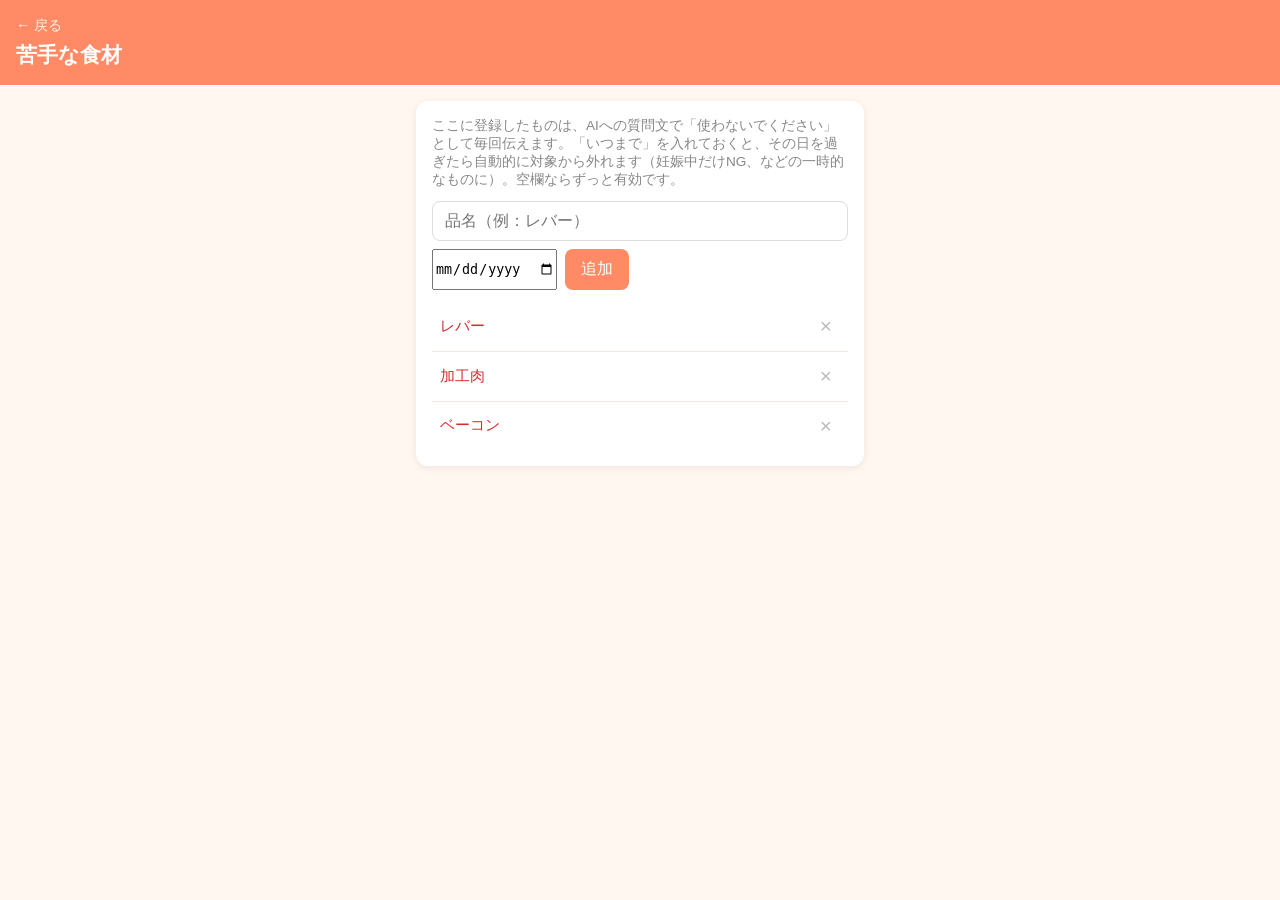
==== dislikes.html @ 906bcf3c "Move disliked-ingredients to its own page, add expiry, exclude bacon - 苦手な食材 moves off the main page" ====
<!DOCTYPE html>
<html lang="ja">
<head>
<meta charset="UTF-8">
<meta name="viewport" content="width=device-width, initial-scale=1, viewport-fit=cover">
<title>苦手な食材 - 献立アプリ</title>
<meta name="theme-color" content="#ff8a65">
<link rel="manifest" href="manifest.json">
<link rel="apple-touch-icon" href="icons/icon-192.png">
<meta name="apple-mobile-web-app-capable" content="yes">
<meta name="apple-mobile-web-app-status-bar-style" content="black-translucent">
<link rel="stylesheet" href="css/style.css">
</head>
<body>
<header class="app-header">
  <a href="index.html" class="back-link">← 戻る</a>
  <h1>苦手な食材</h1>
</header>

<main>
  <section class="card">
    <p class="section-note">ここに登録したものは、AIへの質問文で「使わないでください」として毎回伝えます。「いつまで」を入れておくと、その日を過ぎたら自動的に対象から外れます（妊娠中だけNG、などの一時的なものに）。空欄ならずっと有効です。</p>
    <form id="dislike-form" class="stock-form">
      <input type="text" id="dislike-name-input" placeholder="品名（例：レバー）" autocomplete="off" required>
      <div class="stock-form-row">
        <input type="date" id="dislike-until-input" aria-label="いつまで（任意）">
        <button type="submit">追加</button>
      </div>
    </form>
    <ul id="dislike-list" class="pantry-list"></ul>
    <p id="dislike-empty-message" class="empty-message">まだ登録されていません。</p>
  </section>
</main>

<script src="js/dislikes.js"></script>
</body>
</html>
---- css/style.css ----
* {
  box-sizing: border-box;
}

body {
  margin: 0;
  font-family: "Hiragino Sans", "Hiragino Kaku Gothic ProN", "Yu Gothic", sans-serif;
  background: #fff7f0;
  color: #333;
  padding-bottom: env(safe-area-inset-bottom);
}

.app-header {
  background: #ff8a65;
  color: white;
  padding: 16px env(safe-area-inset-right) 16px calc(16px + env(safe-area-inset-left));
  padding-top: calc(16px + env(safe-area-inset-top));
}

.app-header h1 {
  margin: 0;
  font-size: 1.3rem;
}

.back-link {
  display: inline-block;
  color: white;
  text-decoration: none;
  font-size: 0.9rem;
  margin-bottom: 6px;
  opacity: 0.9;
}

.nav-link-btn {
  display: block;
  text-align: center;
  margin-top: 16px;
  padding: 10px;
  font-size: 0.9rem;
  color: #ff7043;
  text-decoration: none;
  border: 1px solid #ffccbc;
  border-radius: 8px;
}

.nav-link-btn:active {
  background: #fff0e8;
}

main {
  padding: 16px;
  max-width: 480px;
  margin: 0 auto;
}

.card {
  background: white;
  border-radius: 12px;
  padding: 16px;
  box-shadow: 0 2px 8px rgba(0, 0, 0, 0.08);
}

.card h2 {
  margin: 0 0 12px;
  font-size: 1.1rem;
}

.add-form {
  display: flex;
  gap: 8px;
  margin-bottom: 12px;
}

.add-form input {
  flex: 1;
  padding: 10px 12px;
  font-size: 1rem;
  border: 1px solid #ddd;
  border-radius: 8px;
}

.add-form button {
  padding: 10px 16px;
  font-size: 1rem;
  background: #ff8a65;
  color: white;
  border: none;
  border-radius: 8px;
  cursor: pointer;
}

.add-form button:active {
  background: #ff7043;
}

.wish-list {
  list-style: none;
  margin: 0;
  padding: 0;
}

.wish-list li {
  display: flex;
  align-items: center;
  justify-content: space-between;
  padding: 12px 8px;
  border-bottom: 1px solid #f0e8e0;
}

.wish-list li:last-child {
  border-bottom: none;
}

.wish-text {
  font-size: 1rem;
  word-break: break-all;
}

.delete-btn {
  border: none;
  background: none;
  color: #bbb;
  font-size: 1.3rem;
  line-height: 1;
  padding: 4px 8px;
  cursor: pointer;
}

.delete-btn:active {
  color: #ff5252;
}

.empty-message {
  color: #999;
  text-align: center;
  padding: 16px 0;
  margin: 0;
  display: none;
}

main .card + .card {
  margin-top: 16px;
}

.section-note {
  margin: 0 0 12px;
  font-size: 0.85rem;
  color: #888;
}

.period-controls {
  display: flex;
  align-items: center;
  gap: 8px;
  margin-bottom: 12px;
}

.period-controls input[type="date"] {
  flex: 1;
  padding: 8px;
  font-size: 0.9rem;
  border: 1px solid #ddd;
  border-radius: 8px;
  min-width: 0;
}

.period-tilde {
  color: #999;
  flex-shrink: 0;
}

.period-nav {
  display: flex;
  gap: 8px;
  margin-bottom: 12px;
}

.period-nav button {
  flex: 1;
  padding: 8px 10px;
  font-size: 0.85rem;
  background: white;
  color: #ff7043;
  border: 1px solid #ffccbc;
  border-radius: 8px;
  cursor: pointer;
}

.period-nav button:active {
  background: #fff0e8;
}

.side-dish-title {
  margin-top: 16px;
}

.stock-form {
  margin-bottom: 12px;
}

.stock-form input[type="text"] {
  width: 100%;
  padding: 10px 12px;
  font-size: 1rem;
  border: 1px solid #ddd;
  border-radius: 8px;
  margin-bottom: 8px;
}

.stock-form-row {
  display: flex;
  gap: 8px;
}

.stock-form-row input {
  margin-bottom: 0;
}

.stock-form-row button {
  padding: 10px 16px;
  font-size: 1rem;
  background: #ff8a65;
  color: white;
  border: none;
  border-radius: 8px;
  cursor: pointer;
  flex-shrink: 0;
}

.stock-form-row button:active {
  background: #ff7043;
}

.budget-estimate {
  margin: 0 0 12px;
  font-size: 1rem;
  font-weight: bold;
  color: #ff7043;
}

.week-list {
  list-style: none;
  margin: 0;
  padding: 0;
}

.week-list li {
  padding: 10px 0;
  border-bottom: 1px solid #f0e8e0;
}

.week-list li:last-child {
  border-bottom: none;
}

.week-list li.is-today .day-label {
  color: #ff7043;
}

.day-label {
  display: block;
  font-size: 0.9rem;
  font-weight: bold;
  margin-bottom: 6px;
  color: #555;
}

.status-group {
  display: flex;
  gap: 6px;
}

.status-btn {
  flex: 1;
  padding: 10px 4px;
  font-size: 0.85rem;
  border: 1px solid #ddd;
  background: white;
  color: #666;
  border-radius: 8px;
  cursor: pointer;
}

.status-btn.is-selected[data-status="with"] {
  background: #ff8a65;
  border-color: #ff8a65;
  color: white;
}

.status-btn.is-selected[data-status="without"] {
  background: #ffc078;
  border-color: #ffc078;
  color: white;
}

.status-btn.is-selected[data-status="none"] {
  background: #adb5bd;
  border-color: #adb5bd;
  color: white;
}

.ai-step {
  margin-bottom: 16px;
}

.ai-step-title {
  margin: 0 0 8px;
  font-size: 0.9rem;
  font-weight: bold;
  color: #555;
}

.ai-step button {
  padding: 10px 16px;
  font-size: 0.95rem;
  background: #ff8a65;
  color: white;
  border: none;
  border-radius: 8px;
  cursor: pointer;
}

.ai-step button:active {
  background: #ff7043;
}

.ai-textarea {
  width: 100%;
  padding: 10px 12px;
  font-size: 0.9rem;
  border: 1px solid #ddd;
  border-radius: 8px;
  margin-bottom: 8px;
  font-family: inherit;
  resize: vertical;
}

.copy-status,
.load-status {
  margin: 8px 0 0;
  font-size: 0.85rem;
  color: #2e7d32;
  min-height: 1.2em;
}

.copy-status.is-error,
.load-status.is-error {
  color: #d32f2f;
}

.menu-list {
  list-style: none;
  margin: 16px 0 0;
  padding: 0;
}

.menu-list li {
  padding: 10px 0;
  border-bottom: 1px solid #f0e8e0;
}

.menu-list li:last-child {
  border-bottom: none;
}

.menu-date {
  display: block;
  font-size: 0.85rem;
  font-weight: bold;
  color: #ff7043;
  margin-bottom: 2px;
}

.menu-dish-btn {
  display: block;
  width: 100%;
  text-align: left;
  font-size: 1rem;
  margin-bottom: 2px;
  padding: 4px 6px;
  margin-left: -6px;
  border: none;
  background: none;
  color: #333;
  font-family: inherit;
  border-radius: 6px;
  cursor: pointer;
}

.menu-dish-btn:active {
  background: #fff0e8;
}

.menu-dish-input {
  display: block;
  width: 100%;
  font-size: 1rem;
  padding: 6px;
  margin: 0 0 2px -6px;
  border: 1px solid #ff8a65;
  border-radius: 6px;
  font-family: inherit;
}

.menu-note {
  display: block;
  font-size: 0.8rem;
  color: #999;
}

.menu-veg-label {
  display: block;
  font-size: 0.8rem;
  color: #bbb;
  margin-top: 2px;
}

.menu-veg-input {
  display: block;
  width: 100%;
  font-size: 0.85rem;
  padding: 6px;
  margin: 4px 0 2px -6px;
  border: 1px solid #ddd;
  border-radius: 6px;
  font-family: inherit;
  resize: vertical;
}

.shopping-list {
  list-style: none;
  margin: 0;
  padding: 0;
}

.shopping-category {
  font-size: 0.8rem;
  font-weight: bold;
  color: #ff7043;
  padding: 14px 0 4px;
  border-bottom: none;
}

.shopping-category:first-child {
  padding-top: 0;
}

.shopping-item {
  display: flex;
  align-items: flex-start;
  gap: 10px;
  padding: 10px 0;
  border-bottom: 1px solid #f0e8e0;
}

.shopping-item:last-child {
  border-bottom: none;
}

.shopping-checkbox {
  width: 22px;
  height: 22px;
  margin-top: 2px;
  flex-shrink: 0;
  accent-color: #ff8a65;
}

.shopping-text {
  flex: 1;
}

.shopping-name {
  display: block;
  font-size: 1rem;
  font-weight: bold;
}

.shopping-detail {
  display: block;
  font-size: 0.8rem;
  color: #888;
}

.shopping-item.is-checked .shopping-name,
.shopping-item.is-checked .shopping-detail {
  color: #bbb;
  text-decoration: line-through;
}

.pantry-list {
  list-style: none;
  margin: 0;
  padding: 0;
}

.pantry-list li {
  display: flex;
  align-items: center;
  gap: 10px;
  padding: 10px 8px;
  border-bottom: 1px solid #f0e8e0;
}

.pantry-list li:last-child {
  border-bottom: none;
}

.pantry-checkbox {
  width: 20px;
  height: 20px;
  flex-shrink: 0;
  accent-color: #ff8a65;
}

.pantry-name {
  flex: 1;
  font-size: 0.95rem;
}

.pantry-list li:not(.has-it) .pantry-name {
  color: #d32f2f;
}

.pantry-list li.is-expired .pantry-name {
  color: #bbb;
}
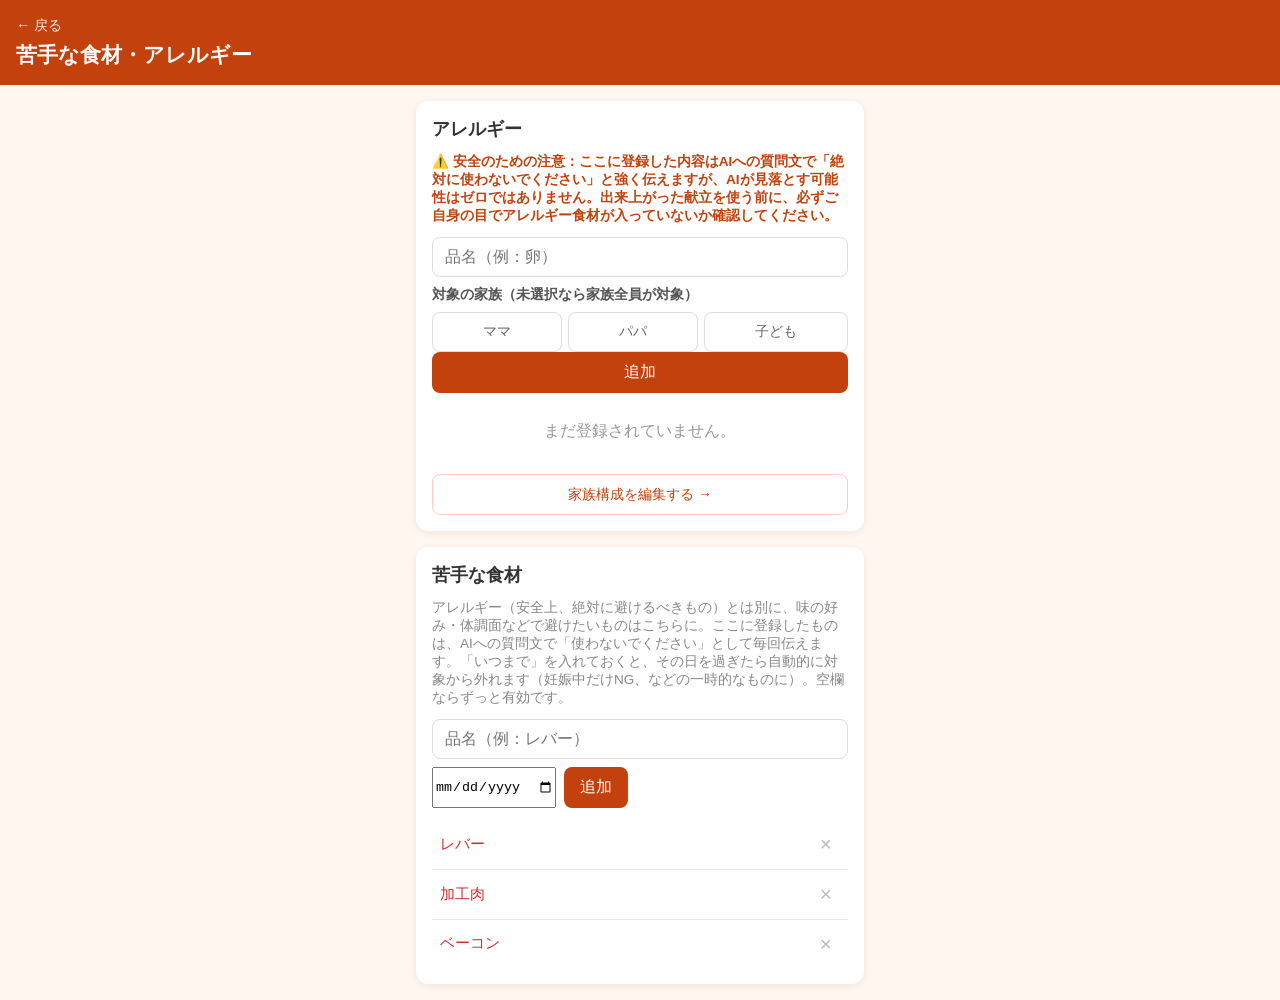
==== commit 83720a88: "アレルギー機能・データバックアップ・AI読み込みの堅牢化・配色改善を追加 - アレルギーを苦手な食材とは別枠で管理できるようにし、対象の家族を選択可能に（苦手な食材ページに統合、安全確認の注意書き付き" ====
--- a/dislikes.html
+++ b/dislikes.html
@@ -4,7 +4,7 @@
 <meta charset="UTF-8">
 <meta name="viewport" content="width=device-width, initial-scale=1, viewport-fit=cover">
 <title>苦手な食材 - 献立アプリ</title>
-<meta name="theme-color" content="#ff8a65">
+<meta name="theme-color" content="#c2410c">
 <link rel="manifest" href="manifest.json">
 <link rel="apple-touch-icon" href="icons/icon-192.png">
 <meta name="apple-mobile-web-app-capable" content="yes">
@@ -14,12 +14,27 @@
 <body>
 <header class="app-header">
   <a href="index.html" class="back-link">← 戻る</a>
-  <h1>苦手な食材</h1>
+  <h1>苦手な食材・アレルギー</h1>
 </header>
 
 <main>
   <section class="card">
-    <p class="section-note">ここに登録したものは、AIへの質問文で「使わないでください」として毎回伝えます。「いつまで」を入れておくと、その日を過ぎたら自動的に対象から外れます（妊娠中だけNG、などの一時的なものに）。空欄ならずっと有効です。</p>
+    <h2>アレルギー</h2>
+    <p class="section-note allergy-warning">⚠️ 安全のための注意：ここに登録した内容はAIへの質問文で「絶対に使わないでください」と強く伝えますが、AIが見落とす可能性はゼロではありません。出来上がった献立を使う前に、必ずご自身の目でアレルギー食材が入っていないか確認してください。</p>
+    <form id="allergy-form" class="stock-form">
+      <input type="text" id="allergy-name-input" placeholder="品名（例：卵）" autocomplete="off" required>
+      <p class="ai-step-title">対象の家族（未選択なら家族全員が対象）</p>
+      <div id="allergy-member-group" class="status-group"></div>
+      <button type="submit">追加</button>
+    </form>
+    <ul id="allergy-list" class="pantry-list"></ul>
+    <p id="allergy-empty-message" class="empty-message">まだ登録されていません。</p>
+    <a href="family.html" class="nav-link-btn">家族構成を編集する →</a>
+  </section>
+
+  <section class="card">
+    <h2>苦手な食材</h2>
+    <p class="section-note">アレルギー（安全上、絶対に避けるべきもの）とは別に、味の好み・体調面などで避けたいものはこちらに。ここに登録したものは、AIへの質問文で「使わないでください」として毎回伝えます。「いつまで」を入れておくと、その日を過ぎたら自動的に対象から外れます（妊娠中だけNG、などの一時的なものに）。空欄ならずっと有効です。</p>
     <form id="dislike-form" class="stock-form">
       <input type="text" id="dislike-name-input" placeholder="品名（例：レバー）" autocomplete="off" required>
       <div class="stock-form-row">
--- a/css/style.css
+++ b/css/style.css
@@ -11,7 +11,7 @@
 }
 
 .app-header {
-  background: #ff8a65;
+  background: #c2410c;
   color: white;
   padding: 16px env(safe-area-inset-right) 16px calc(16px + env(safe-area-inset-left));
   padding-top: calc(16px + env(safe-area-inset-top));
@@ -20,6 +20,84 @@
 .app-header h1 {
   margin: 0;
   font-size: 1.3rem;
+}
+
+.header-title-row {
+  display: flex;
+  align-items: center;
+  gap: 8px;
+}
+
+.info-btn {
+  width: 24px;
+  height: 24px;
+  flex-shrink: 0;
+  border-radius: 50%;
+  border: 1px solid rgba(255, 255, 255, 0.8);
+  background: rgba(255, 255, 255, 0.15);
+  color: white;
+  font-size: 0.8rem;
+  line-height: 1;
+  cursor: pointer;
+}
+
+.info-overlay {
+  position: fixed;
+  inset: 0;
+  background: rgba(0, 0, 0, 0.4);
+  display: flex;
+  align-items: center;
+  justify-content: center;
+  padding: 24px;
+  z-index: 100;
+}
+
+.info-overlay[hidden] {
+  display: none;
+}
+
+.info-panel {
+  position: relative;
+  background: white;
+  border-radius: 12px;
+  padding: 24px 20px 20px;
+  max-width: 360px;
+  max-height: 80vh;
+  overflow-y: auto;
+}
+
+.info-panel h2 {
+  margin: 0 0 12px;
+  font-size: 1.05rem;
+}
+
+.info-panel ul {
+  margin: 0;
+  padding-left: 18px;
+}
+
+.info-panel li {
+  margin-bottom: 10px;
+  font-size: 0.85rem;
+  line-height: 1.6;
+  color: #444;
+}
+
+.info-panel li:last-child {
+  margin-bottom: 0;
+}
+
+.info-close-btn {
+  position: absolute;
+  top: 10px;
+  right: 12px;
+  border: none;
+  background: none;
+  font-size: 1.4rem;
+  line-height: 1;
+  color: #999;
+  cursor: pointer;
+  padding: 4px;
 }
 
 .back-link {
@@ -37,7 +115,7 @@
   margin-top: 16px;
   padding: 10px;
   font-size: 0.9rem;
-  color: #ff7043;
+  color: #c2410c;
   text-decoration: none;
   border: 1px solid #ffccbc;
   border-radius: 8px;
@@ -45,6 +123,28 @@
 
 .nav-link-btn:active {
   background: #fff0e8;
+}
+
+button.nav-link-btn {
+  width: 100%;
+  background: white;
+  font-family: inherit;
+  cursor: pointer;
+}
+
+.import-backup-label {
+  width: 100%;
+  background: white;
+  cursor: pointer;
+}
+
+.import-warning {
+  margin-top: 8px;
+  color: #c2410c;
+}
+
+.share-btn {
+  margin-top: 16px;
 }
 
 main {
@@ -82,7 +182,7 @@
 .add-form button {
   padding: 10px 16px;
   font-size: 1rem;
-  background: #ff8a65;
+  background: #c2410c;
   color: white;
   border: none;
   border-radius: 8px;
@@ -90,7 +190,7 @@
 }
 
 .add-form button:active {
-  background: #ff7043;
+  background: #9a3409;
 }
 
 .wish-list {
@@ -148,6 +248,11 @@
   color: #888;
 }
 
+.allergy-warning {
+  color: #c2410c;
+  font-weight: bold;
+}
+
 .period-controls {
   display: flex;
   align-items: center;
@@ -180,7 +285,7 @@
   padding: 8px 10px;
   font-size: 0.85rem;
   background: white;
-  color: #ff7043;
+  color: #c2410c;
   border: 1px solid #ffccbc;
   border-radius: 8px;
   cursor: pointer;
@@ -207,6 +312,31 @@
   margin-bottom: 8px;
 }
 
+.stock-form > select {
+  width: 100%;
+  padding: 10px 8px;
+  font-size: 1rem;
+  border: 1px solid #ddd;
+  border-radius: 8px;
+  background: white;
+  margin-bottom: 8px;
+}
+
+.stock-form > button {
+  width: 100%;
+  padding: 10px 16px;
+  font-size: 1rem;
+  background: #c2410c;
+  color: white;
+  border: none;
+  border-radius: 8px;
+  cursor: pointer;
+}
+
+.stock-form > button:active {
+  background: #9a3409;
+}
+
 .stock-form-row {
   display: flex;
   gap: 8px;
@@ -216,10 +346,20 @@
   margin-bottom: 0;
 }
 
+.stock-form-row select {
+  flex: 1;
+  padding: 10px 8px;
+  font-size: 1rem;
+  border: 1px solid #ddd;
+  border-radius: 8px;
+  background: white;
+  min-width: 0;
+}
+
 .stock-form-row button {
   padding: 10px 16px;
   font-size: 1rem;
-  background: #ff8a65;
+  background: #c2410c;
   color: white;
   border: none;
   border-radius: 8px;
@@ -228,14 +368,14 @@
 }
 
 .stock-form-row button:active {
-  background: #ff7043;
+  background: #9a3409;
 }
 
 .budget-estimate {
   margin: 0 0 12px;
   font-size: 1rem;
   font-weight: bold;
-  color: #ff7043;
+  color: #c2410c;
 }
 
 .week-list {
@@ -254,7 +394,7 @@
 }
 
 .week-list li.is-today .day-label {
-  color: #ff7043;
+  color: #c2410c;
 }
 
 .day-label {
@@ -267,11 +407,13 @@
 
 .status-group {
   display: flex;
+  flex-wrap: wrap;
   gap: 6px;
 }
 
 .status-btn {
-  flex: 1;
+  flex: 1 1 auto;
+  min-width: 64px;
   padding: 10px 4px;
   font-size: 0.85rem;
   border: 1px solid #ddd;
@@ -281,19 +423,13 @@
   cursor: pointer;
 }
 
-.status-btn.is-selected[data-status="with"] {
-  background: #ff8a65;
-  border-color: #ff8a65;
-  color: white;
-}
-
-.status-btn.is-selected[data-status="without"] {
-  background: #ffc078;
-  border-color: #ffc078;
-  color: white;
-}
-
-.status-btn.is-selected[data-status="none"] {
+.member-btn.is-selected {
+  background: #c2410c;
+  border-color: #c2410c;
+  color: white;
+}
+
+.no-cook-btn.is-selected {
   background: #adb5bd;
   border-color: #adb5bd;
   color: white;
@@ -313,7 +449,7 @@
 .ai-step button {
   padding: 10px 16px;
   font-size: 0.95rem;
-  background: #ff8a65;
+  background: #c2410c;
   color: white;
   border: none;
   border-radius: 8px;
@@ -321,7 +457,7 @@
 }
 
 .ai-step button:active {
-  background: #ff7043;
+  background: #9a3409;
 }
 
 .ai-textarea {
@@ -367,7 +503,7 @@
   display: block;
   font-size: 0.85rem;
   font-weight: bold;
-  color: #ff7043;
+  color: #c2410c;
   margin-bottom: 2px;
 }
 
@@ -397,7 +533,7 @@
   font-size: 1rem;
   padding: 6px;
   margin: 0 0 2px -6px;
-  border: 1px solid #ff8a65;
+  border: 1px solid #c2410c;
   border-radius: 6px;
   font-family: inherit;
 }
@@ -436,7 +572,7 @@
 .shopping-category {
   font-size: 0.8rem;
   font-weight: bold;
-  color: #ff7043;
+  color: #c2410c;
   padding: 14px 0 4px;
   border-bottom: none;
 }
@@ -462,7 +598,7 @@
   height: 22px;
   margin-top: 2px;
   flex-shrink: 0;
-  accent-color: #ff8a65;
+  accent-color: #c2410c;
 }
 
 .shopping-text {
@@ -509,7 +645,37 @@
   width: 20px;
   height: 20px;
   flex-shrink: 0;
-  accent-color: #ff8a65;
+  accent-color: #c2410c;
+}
+
+.reorder-group {
+  display: flex;
+  flex-direction: column;
+  gap: 2px;
+  flex-shrink: 0;
+}
+
+.reorder-btn {
+  width: 28px;
+  height: 22px;
+  padding: 0;
+  font-size: 0.65rem;
+  line-height: 1;
+  border: 1px solid #ddd;
+  background: white;
+  color: #999;
+  border-radius: 4px;
+  cursor: pointer;
+}
+
+.reorder-btn:active:not(:disabled) {
+  background: #fff0e8;
+  color: #c2410c;
+}
+
+.reorder-btn:disabled {
+  opacity: 0.3;
+  cursor: default;
 }
 
 .pantry-name {
@@ -524,3 +690,45 @@
 .pantry-list li.is-expired .pantry-name {
   color: #bbb;
 }
+
+.saved-menu-list {
+  list-style: none;
+  margin: 0;
+  padding: 0;
+}
+
+.saved-menu-list li {
+  display: flex;
+  align-items: center;
+  gap: 8px;
+  padding: 12px 8px;
+  border-bottom: 1px solid #f0e8e0;
+}
+
+.saved-menu-list li:last-child {
+  border-bottom: none;
+}
+
+.saved-menu-btn {
+  flex: 1;
+  display: flex;
+  flex-direction: column;
+  align-items: flex-start;
+  gap: 2px;
+  text-align: left;
+  border: none;
+  background: none;
+  padding: 4px 0;
+  cursor: pointer;
+  font-family: inherit;
+}
+
+.saved-menu-label {
+  font-size: 1rem;
+  color: #333;
+}
+
+.saved-menu-range {
+  font-size: 0.8rem;
+  color: #999;
+}
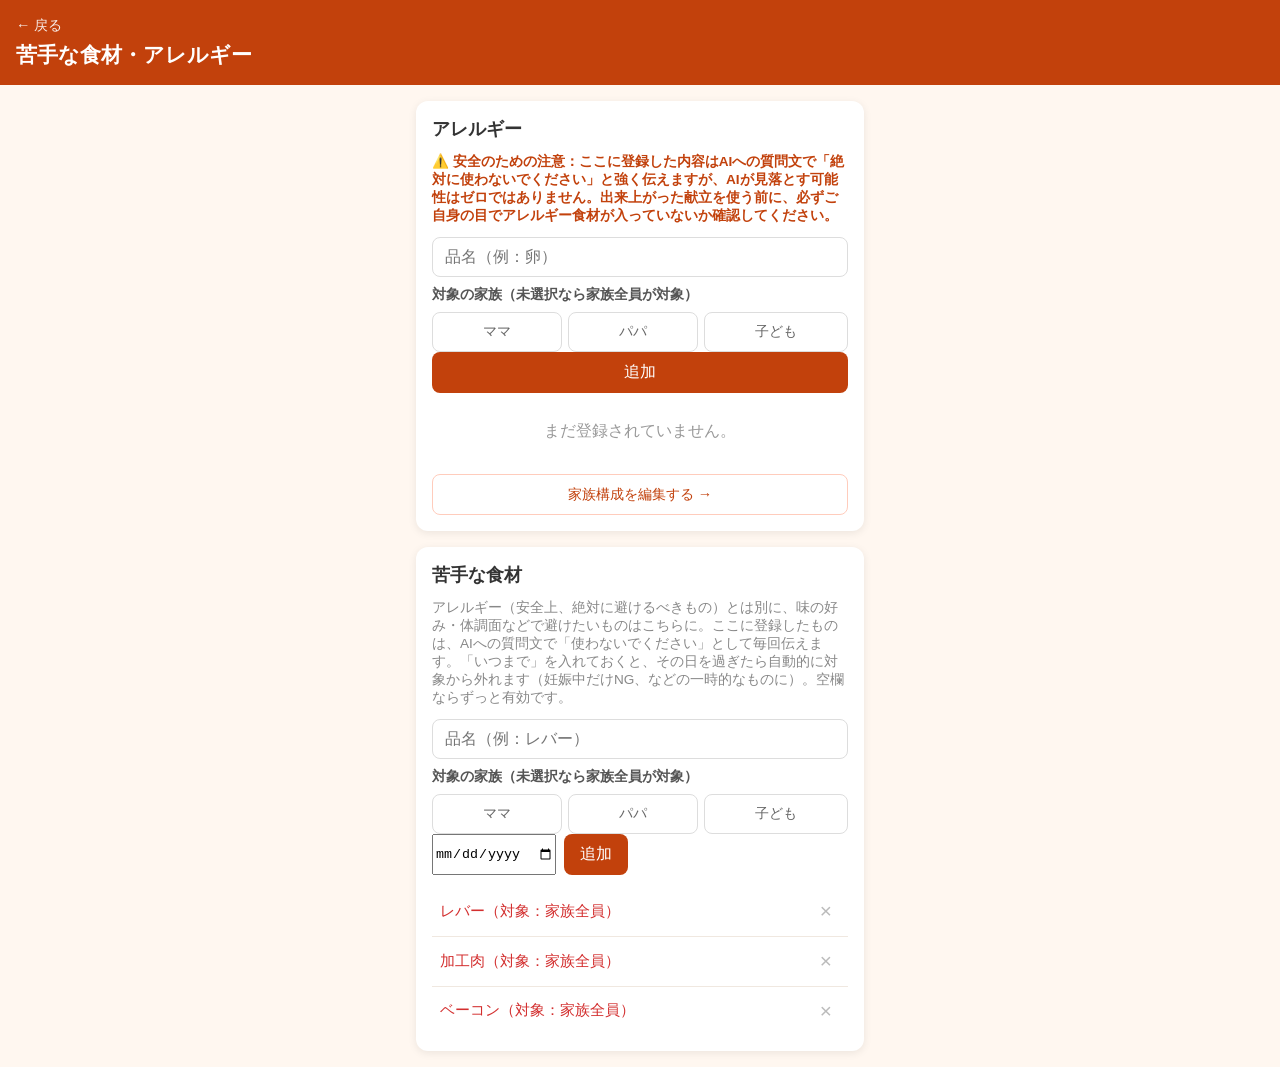
==== commit 61864baa: "苦手な食材にも対象の家族を選べるようにする アレルギーと同じく、苦手な食材も「誰が苦手か」を家族構成から選択できるようにした。 未選択の場合はこれまで通り家族全員が対象として扱われる（後方互換）。AI" ====
--- a/dislikes.html
+++ b/dislikes.html
@@ -37,6 +37,8 @@
     <p class="section-note">アレルギー（安全上、絶対に避けるべきもの）とは別に、味の好み・体調面などで避けたいものはこちらに。ここに登録したものは、AIへの質問文で「使わないでください」として毎回伝えます。「いつまで」を入れておくと、その日を過ぎたら自動的に対象から外れます（妊娠中だけNG、などの一時的なものに）。空欄ならずっと有効です。</p>
     <form id="dislike-form" class="stock-form">
       <input type="text" id="dislike-name-input" placeholder="品名（例：レバー）" autocomplete="off" required>
+      <p class="ai-step-title">対象の家族（未選択なら家族全員が対象）</p>
+      <div id="dislike-member-group" class="status-group"></div>
       <div class="stock-form-row">
         <input type="date" id="dislike-until-input" aria-label="いつまで（任意）">
         <button type="submit">追加</button>
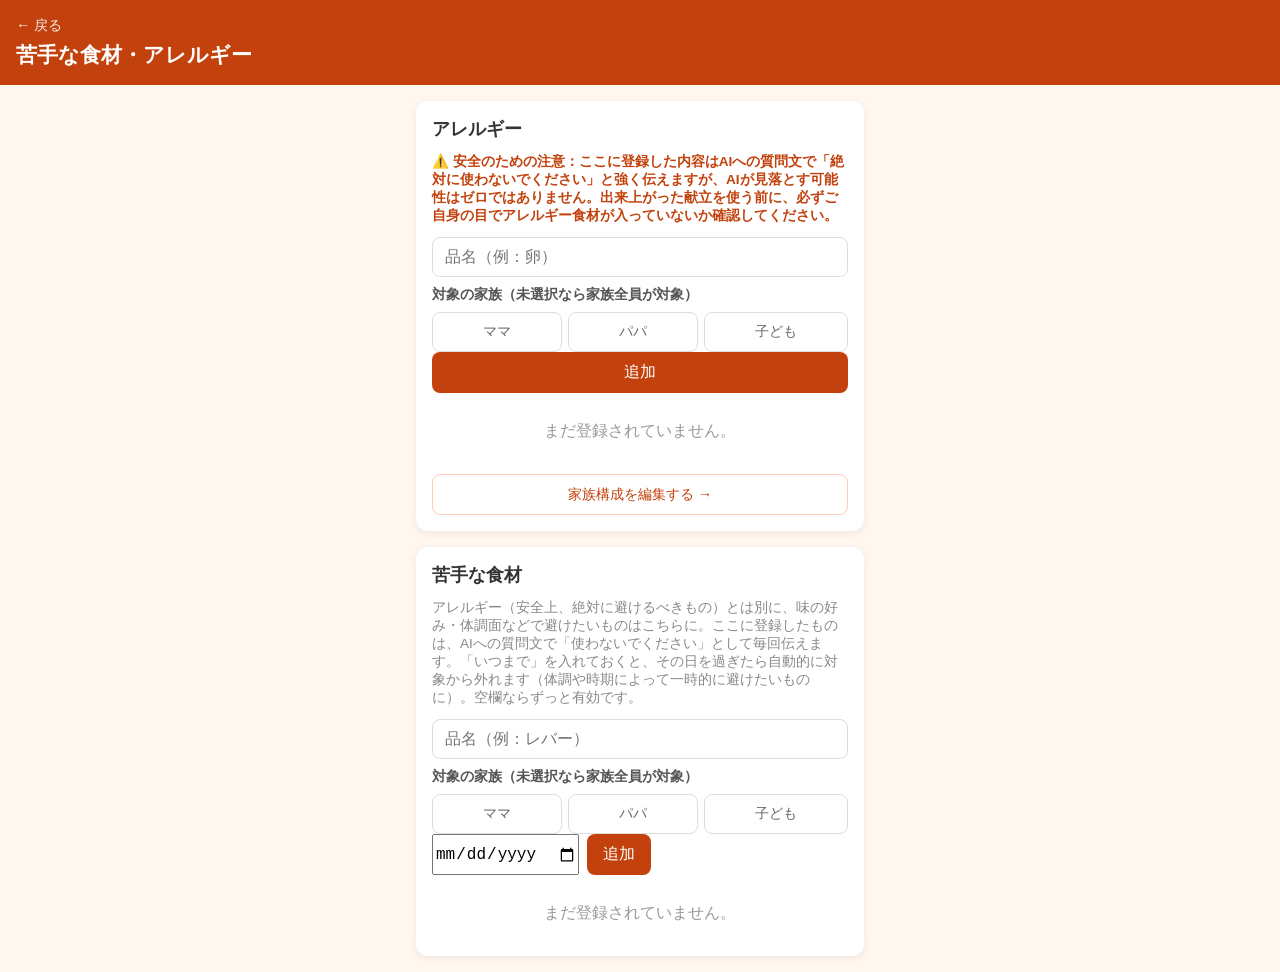
==== commit 7cb0c9e8: "好みと傾向の上書き防止、食材編集のリセット修正、iOSズーム対策、質問文の一般化 4. 「好みと傾向を分析する」の質問文に、今の「好みと傾向」の内容を含めて「更新して」    と頼む形にし、読み込みボ" ====
--- a/dislikes.html
+++ b/dislikes.html
@@ -34,7 +34,7 @@
 
   <section class="card">
     <h2>苦手な食材</h2>
-    <p class="section-note">アレルギー（安全上、絶対に避けるべきもの）とは別に、味の好み・体調面などで避けたいものはこちらに。ここに登録したものは、AIへの質問文で「使わないでください」として毎回伝えます。「いつまで」を入れておくと、その日を過ぎたら自動的に対象から外れます（妊娠中だけNG、などの一時的なものに）。空欄ならずっと有効です。</p>
+    <p class="section-note">アレルギー（安全上、絶対に避けるべきもの）とは別に、味の好み・体調面などで避けたいものはこちらに。ここに登録したものは、AIへの質問文で「使わないでください」として毎回伝えます。「いつまで」を入れておくと、その日を過ぎたら自動的に対象から外れます（体調や時期によって一時的に避けたいものに）。空欄ならずっと有効です。</p>
     <form id="dislike-form" class="stock-form">
       <input type="text" id="dislike-name-input" placeholder="品名（例：レバー）" autocomplete="off" required>
       <p class="ai-step-title">対象の家族（未選択なら家族全員が対象）</p>
--- a/css/style.css
+++ b/css/style.css
@@ -1,5 +1,13 @@
 * {
   box-sizing: border-box;
+}
+
+/* iPhoneのSafariは16px未満の入力欄にフォーカスすると画面を自動拡大してしまうため、
+   すべての入力欄で最低16px(1rem)を確保する（個別の指定はこれを上書きしない）。 */
+input,
+select,
+textarea {
+  font-size: 1rem;
 }
 
 body {
@@ -71,20 +79,33 @@
   font-size: 1.05rem;
 }
 
-.info-panel ul {
-  margin: 0;
-  padding-left: 18px;
-}
-
-.info-panel li {
-  margin-bottom: 10px;
+.info-section {
+  margin-bottom: 16px;
+}
+
+.info-section:last-child {
+  margin-bottom: 0;
+}
+
+.info-panel h3 {
+  margin: 0 0 6px;
+  font-size: 0.9rem;
+  color: #c2410c;
+}
+
+.info-panel p {
+  margin: 0 0 6px;
   font-size: 0.85rem;
   line-height: 1.6;
   color: #444;
 }
 
-.info-panel li:last-child {
+.info-panel p:last-child {
   margin-bottom: 0;
+}
+
+.info-panel .info-note {
+  color: #888;
 }
 
 .info-close-btn {
@@ -263,7 +284,6 @@
 .period-controls input[type="date"] {
   flex: 1;
   padding: 8px;
-  font-size: 0.9rem;
   border: 1px solid #ddd;
   border-radius: 8px;
   min-width: 0;
@@ -463,7 +483,6 @@
 .ai-textarea {
   width: 100%;
   padding: 10px 12px;
-  font-size: 0.9rem;
   border: 1px solid #ddd;
   border-radius: 8px;
   margin-bottom: 8px;
@@ -554,7 +573,6 @@
 .menu-veg-input {
   display: block;
   width: 100%;
-  font-size: 0.85rem;
   padding: 6px;
   margin: 4px 0 2px -6px;
   border: 1px solid #ddd;
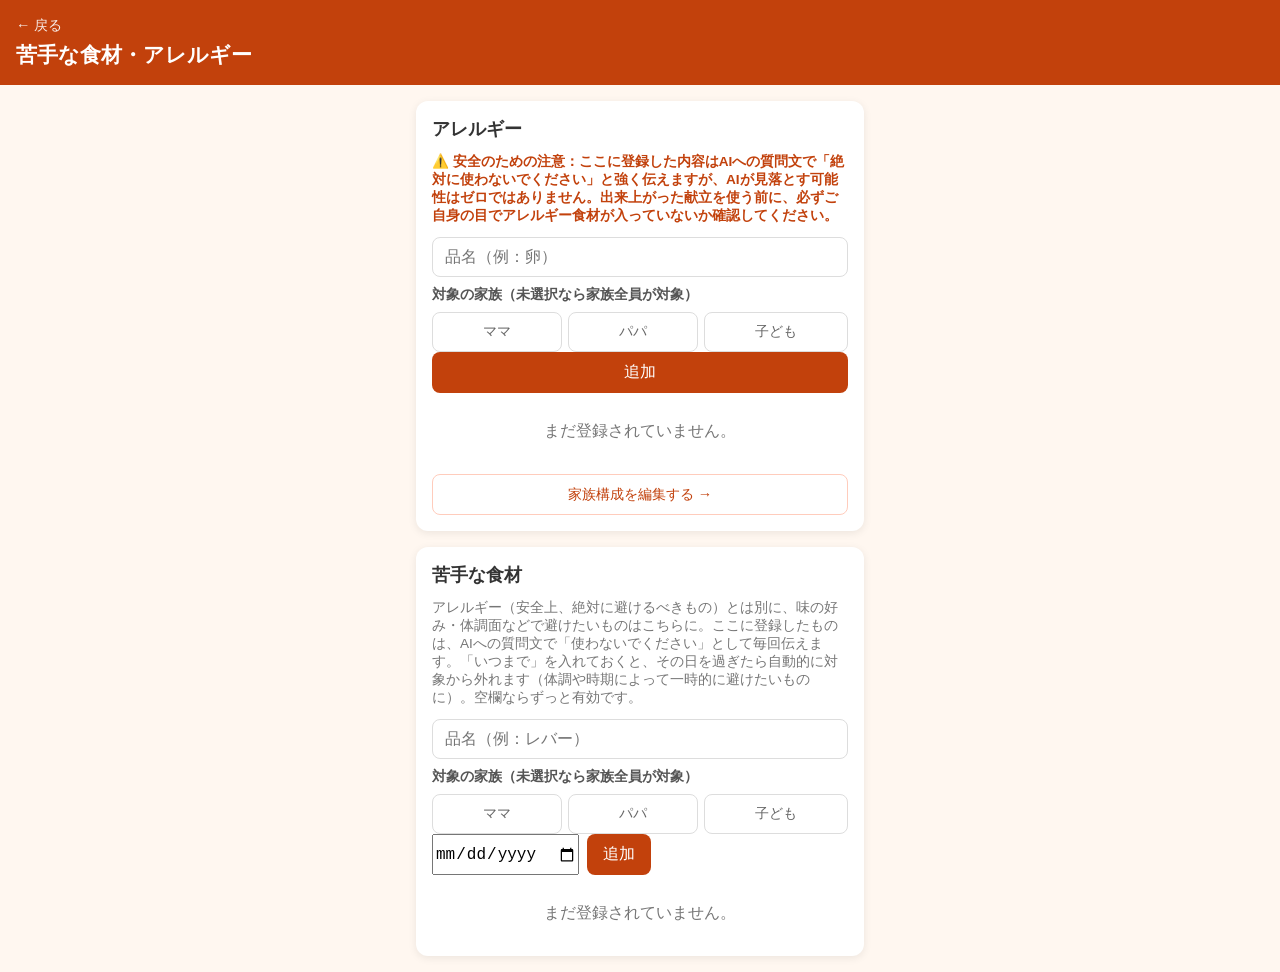
==== commit d83a690d: "コードレビューの指摘10件を修正 安全性・データ整合性: 1. アレルギー回避を「対象の家族がいる日だけ」の条件付きから、期間中ずっと    避ける指示に変更（出欠データの誤りに安全性が左右されないよ" ====
--- a/dislikes.html
+++ b/dislikes.html
@@ -49,6 +49,7 @@
   </section>
 </main>
 
+<script src="js/shared.js"></script>
 <script src="js/dislikes.js"></script>
 </body>
 </html>
--- a/css/style.css
+++ b/css/style.css
@@ -105,7 +105,7 @@
 }
 
 .info-panel .info-note {
-  color: #888;
+  color: #767676;
 }
 
 .info-close-btn {
@@ -243,7 +243,7 @@
   color: #bbb;
   font-size: 1.3rem;
   line-height: 1;
-  padding: 4px 8px;
+  padding: 8px 10px;
   cursor: pointer;
 }
 
@@ -252,7 +252,7 @@
 }
 
 .empty-message {
-  color: #999;
+  color: #767676;
   text-align: center;
   padding: 16px 0;
   margin: 0;
@@ -266,7 +266,7 @@
 .section-note {
   margin: 0 0 12px;
   font-size: 0.85rem;
-  color: #888;
+  color: #767676;
 }
 
 .allergy-warning {
@@ -560,13 +560,13 @@
 .menu-note {
   display: block;
   font-size: 0.8rem;
-  color: #999;
+  color: #767676;
 }
 
 .menu-veg-label {
   display: block;
   font-size: 0.8rem;
-  color: #bbb;
+  color: #767676;
   margin-top: 2px;
 }
 
@@ -632,7 +632,7 @@
 .shopping-detail {
   display: block;
   font-size: 0.8rem;
-  color: #888;
+  color: #767676;
 }
 
 .shopping-item.is-checked .shopping-name,
@@ -674,8 +674,8 @@
 }
 
 .reorder-btn {
-  width: 28px;
-  height: 22px;
+  width: 36px;
+  height: 32px;
   padding: 0;
   font-size: 0.65rem;
   line-height: 1;
@@ -748,5 +748,5 @@
 
 .saved-menu-range {
   font-size: 0.8rem;
-  color: #999;
-}
+  color: #767676;
+}
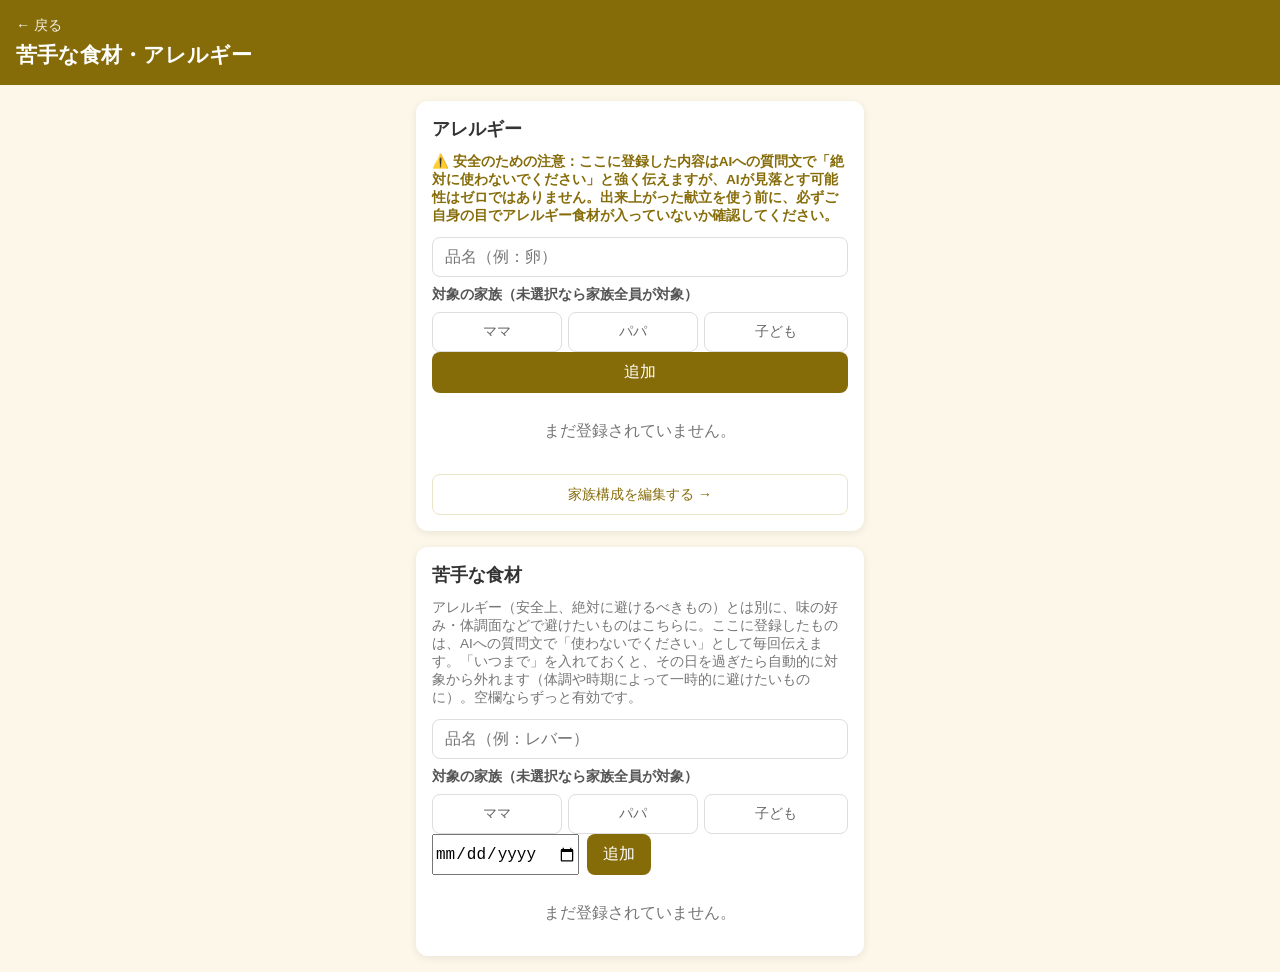
==== commit da18cbe7: "テーマカラーをカレー色のオレンジから食べログ風の金色に変更 食べログの公式ブランドカラー（#F2CC38、黄色寄りの金）と同じ色相・彩度を保ちつつ、 白文字ボタンでも読めるよう明度を落として #866" ====
--- a/dislikes.html
+++ b/dislikes.html
@@ -4,7 +4,7 @@
 <meta charset="UTF-8">
 <meta name="viewport" content="width=device-width, initial-scale=1, viewport-fit=cover">
 <title>苦手な食材 - 献立アプリ</title>
-<meta name="theme-color" content="#c2410c">
+<meta name="theme-color" content="#866c09">
 <link rel="manifest" href="manifest.json">
 <link rel="apple-touch-icon" href="icons/icon-192.png">
 <meta name="apple-mobile-web-app-capable" content="yes">
--- a/css/style.css
+++ b/css/style.css
@@ -13,13 +13,13 @@
 body {
   margin: 0;
   font-family: "Hiragino Sans", "Hiragino Kaku Gothic ProN", "Yu Gothic", sans-serif;
-  background: #fff7f0;
+  background: #fdf7e9;
   color: #333;
   padding-bottom: env(safe-area-inset-bottom);
 }
 
 .app-header {
-  background: #c2410c;
+  background: #866c09;
   color: white;
   padding: 16px env(safe-area-inset-right) 16px calc(16px + env(safe-area-inset-left));
   padding-top: calc(16px + env(safe-area-inset-top));
@@ -90,7 +90,7 @@
 .info-panel h3 {
   margin: 0 0 6px;
   font-size: 0.9rem;
-  color: #c2410c;
+  color: #866c09;
 }
 
 .info-panel p {
@@ -136,14 +136,14 @@
   margin-top: 16px;
   padding: 10px;
   font-size: 0.9rem;
-  color: #c2410c;
+  color: #866c09;
   text-decoration: none;
-  border: 1px solid #ffccbc;
+  border: 1px solid #ece4c6;
   border-radius: 8px;
 }
 
 .nav-link-btn:active {
-  background: #fff0e8;
+  background: #f7f5ed;
 }
 
 button.nav-link-btn {
@@ -161,7 +161,7 @@
 
 .import-warning {
   margin-top: 8px;
-  color: #c2410c;
+  color: #866c09;
 }
 
 .share-btn {
@@ -203,7 +203,7 @@
 .add-form button {
   padding: 10px 16px;
   font-size: 1rem;
-  background: #c2410c;
+  background: #866c09;
   color: white;
   border: none;
   border-radius: 8px;
@@ -211,7 +211,7 @@
 }
 
 .add-form button:active {
-  background: #9a3409;
+  background: #514205;
 }
 
 .wish-list {
@@ -270,7 +270,7 @@
 }
 
 .allergy-warning {
-  color: #c2410c;
+  color: #866c09;
   font-weight: bold;
 }
 
@@ -305,14 +305,14 @@
   padding: 8px 10px;
   font-size: 0.85rem;
   background: white;
-  color: #c2410c;
-  border: 1px solid #ffccbc;
+  color: #866c09;
+  border: 1px solid #ece4c6;
   border-radius: 8px;
   cursor: pointer;
 }
 
 .period-nav button:active {
-  background: #fff0e8;
+  background: #f7f5ed;
 }
 
 .side-dish-title {
@@ -346,7 +346,7 @@
   width: 100%;
   padding: 10px 16px;
   font-size: 1rem;
-  background: #c2410c;
+  background: #866c09;
   color: white;
   border: none;
   border-radius: 8px;
@@ -354,7 +354,7 @@
 }
 
 .stock-form > button:active {
-  background: #9a3409;
+  background: #514205;
 }
 
 .stock-form-row {
@@ -379,7 +379,7 @@
 .stock-form-row button {
   padding: 10px 16px;
   font-size: 1rem;
-  background: #c2410c;
+  background: #866c09;
   color: white;
   border: none;
   border-radius: 8px;
@@ -388,14 +388,14 @@
 }
 
 .stock-form-row button:active {
-  background: #9a3409;
+  background: #514205;
 }
 
 .budget-estimate {
   margin: 0 0 12px;
   font-size: 1rem;
   font-weight: bold;
-  color: #c2410c;
+  color: #866c09;
 }
 
 .week-list {
@@ -414,7 +414,7 @@
 }
 
 .week-list li.is-today .day-label {
-  color: #c2410c;
+  color: #866c09;
 }
 
 .day-label {
@@ -444,14 +444,14 @@
 }
 
 .member-btn.is-selected {
-  background: #c2410c;
-  border-color: #c2410c;
+  background: #866c09;
+  border-color: #866c09;
   color: white;
 }
 
 .no-cook-btn.is-selected {
-  background: #adb5bd;
-  border-color: #adb5bd;
+  background: #6c757d;
+  border-color: #6c757d;
   color: white;
 }
 
@@ -469,7 +469,7 @@
 .ai-step button {
   padding: 10px 16px;
   font-size: 0.95rem;
-  background: #c2410c;
+  background: #866c09;
   color: white;
   border: none;
   border-radius: 8px;
@@ -477,7 +477,7 @@
 }
 
 .ai-step button:active {
-  background: #9a3409;
+  background: #514205;
 }
 
 .ai-textarea {
@@ -498,6 +498,12 @@
   min-height: 1.2em;
 }
 
+.load-status {
+  /* 読み込み結果は複数行のメッセージ（\nで区切る）を入れることがあるので、
+     改行をそのまま画面の改行として表示する */
+  white-space: pre-line;
+}
+
 .copy-status.is-error,
 .load-status.is-error {
   color: #d32f2f;
@@ -522,7 +528,7 @@
   display: block;
   font-size: 0.85rem;
   font-weight: bold;
-  color: #c2410c;
+  color: #866c09;
   margin-bottom: 2px;
 }
 
@@ -543,7 +549,7 @@
 }
 
 .menu-dish-btn:active {
-  background: #fff0e8;
+  background: #f7f5ed;
 }
 
 .menu-dish-input {
@@ -552,7 +558,7 @@
   font-size: 1rem;
   padding: 6px;
   margin: 0 0 2px -6px;
-  border: 1px solid #c2410c;
+  border: 1px solid #866c09;
   border-radius: 6px;
   font-family: inherit;
 }
@@ -590,7 +596,7 @@
 .shopping-category {
   font-size: 0.8rem;
   font-weight: bold;
-  color: #c2410c;
+  color: #866c09;
   padding: 14px 0 4px;
   border-bottom: none;
 }
@@ -616,7 +622,7 @@
   height: 22px;
   margin-top: 2px;
   flex-shrink: 0;
-  accent-color: #c2410c;
+  accent-color: #866c09;
 }
 
 .shopping-text {
@@ -663,7 +669,7 @@
   width: 20px;
   height: 20px;
   flex-shrink: 0;
-  accent-color: #c2410c;
+  accent-color: #866c09;
 }
 
 .reorder-group {
@@ -687,8 +693,8 @@
 }
 
 .reorder-btn:active:not(:disabled) {
-  background: #fff0e8;
-  color: #c2410c;
+  background: #f7f5ed;
+  color: #866c09;
 }
 
 .reorder-btn:disabled {
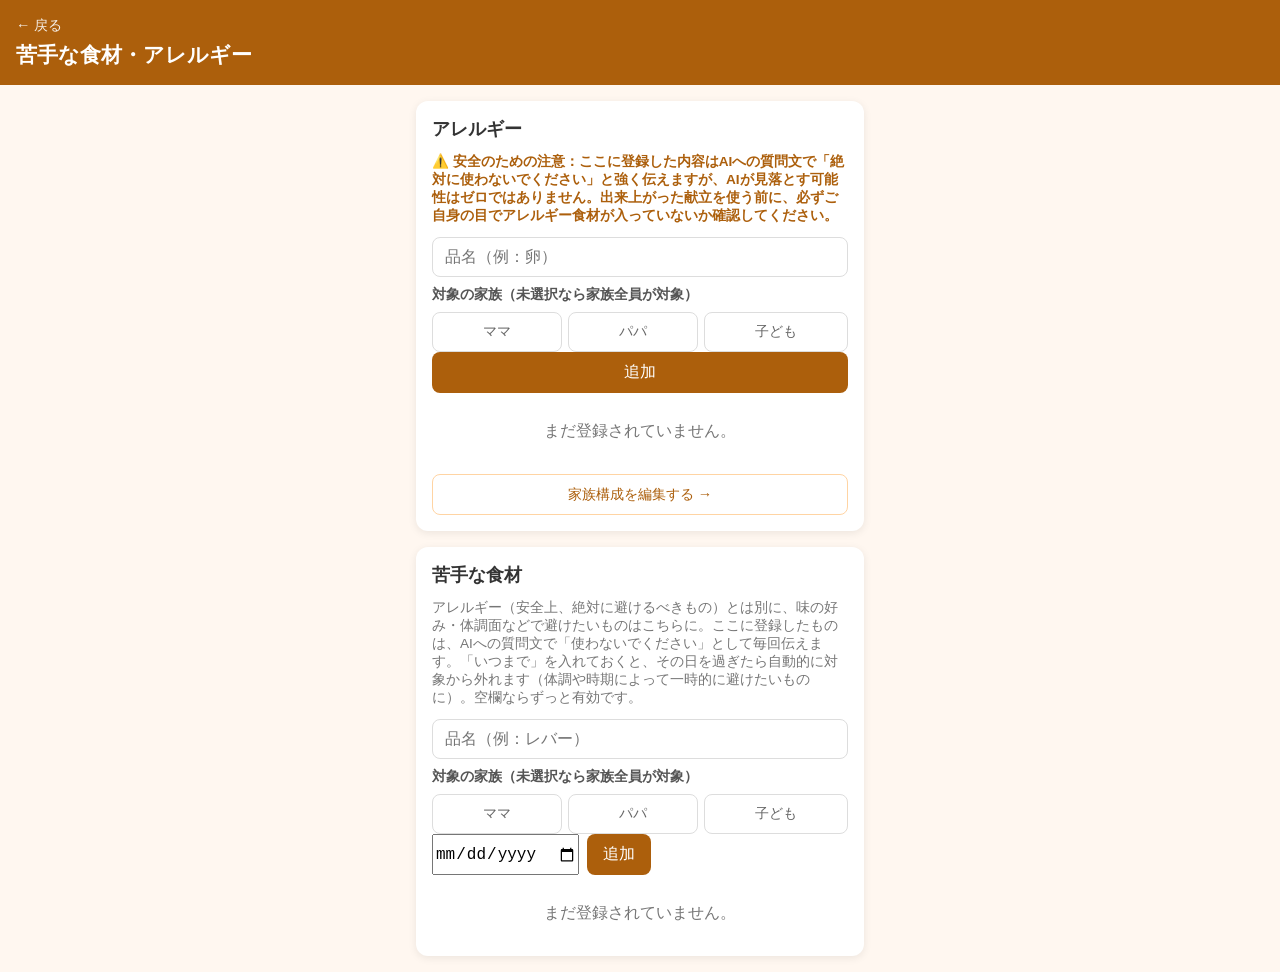
==== commit d6628027: "テーマカラーを食べログ実機のオレンジに合わせて調整 前回のマスタードゴールド（#866c09）はブランドロゴの色で、実際のアプリUIの アクセントカラーとは別物だった。スクリーンショットから直接ピクセ" ====
--- a/dislikes.html
+++ b/dislikes.html
@@ -4,7 +4,7 @@
 <meta charset="UTF-8">
 <meta name="viewport" content="width=device-width, initial-scale=1, viewport-fit=cover">
 <title>苦手な食材 - 献立アプリ</title>
-<meta name="theme-color" content="#866c09">
+<meta name="theme-color" content="#ac5f0c">
 <link rel="manifest" href="manifest.json">
 <link rel="apple-touch-icon" href="icons/icon-192.png">
 <meta name="apple-mobile-web-app-capable" content="yes">
--- a/css/style.css
+++ b/css/style.css
@@ -13,13 +13,13 @@
 body {
   margin: 0;
   font-family: "Hiragino Sans", "Hiragino Kaku Gothic ProN", "Yu Gothic", sans-serif;
-  background: #fdf7e9;
+  background: #fff7f0;
   color: #333;
   padding-bottom: env(safe-area-inset-bottom);
 }
 
 .app-header {
-  background: #866c09;
+  background: #ac5f0c;
   color: white;
   padding: 16px env(safe-area-inset-right) 16px calc(16px + env(safe-area-inset-left));
   padding-top: calc(16px + env(safe-area-inset-top));
@@ -90,7 +90,7 @@
 .info-panel h3 {
   margin: 0 0 6px;
   font-size: 0.9rem;
-  color: #866c09;
+  color: #ac5f0c;
 }
 
 .info-panel p {
@@ -136,14 +136,14 @@
   margin-top: 16px;
   padding: 10px;
   font-size: 0.9rem;
-  color: #866c09;
+  color: #ac5f0c;
   text-decoration: none;
-  border: 1px solid #ece4c6;
+  border: 1px solid #ffd4a3;
   border-radius: 8px;
 }
 
 .nav-link-btn:active {
-  background: #f7f5ed;
+  background: #fff1e0;
 }
 
 button.nav-link-btn {
@@ -161,7 +161,7 @@
 
 .import-warning {
   margin-top: 8px;
-  color: #866c09;
+  color: #ac5f0c;
 }
 
 .share-btn {
@@ -203,7 +203,7 @@
 .add-form button {
   padding: 10px 16px;
   font-size: 1rem;
-  background: #866c09;
+  background: #ac5f0c;
   color: white;
   border: none;
   border-radius: 8px;
@@ -211,7 +211,7 @@
 }
 
 .add-form button:active {
-  background: #514205;
+  background: #7a4208;
 }
 
 .wish-list {
@@ -270,7 +270,7 @@
 }
 
 .allergy-warning {
-  color: #866c09;
+  color: #ac5f0c;
   font-weight: bold;
 }
 
@@ -305,14 +305,14 @@
   padding: 8px 10px;
   font-size: 0.85rem;
   background: white;
-  color: #866c09;
-  border: 1px solid #ece4c6;
+  color: #ac5f0c;
+  border: 1px solid #ffd4a3;
   border-radius: 8px;
   cursor: pointer;
 }
 
 .period-nav button:active {
-  background: #f7f5ed;
+  background: #fff1e0;
 }
 
 .side-dish-title {
@@ -346,7 +346,7 @@
   width: 100%;
   padding: 10px 16px;
   font-size: 1rem;
-  background: #866c09;
+  background: #ac5f0c;
   color: white;
   border: none;
   border-radius: 8px;
@@ -354,7 +354,7 @@
 }
 
 .stock-form > button:active {
-  background: #514205;
+  background: #7a4208;
 }
 
 .stock-form-row {
@@ -379,7 +379,7 @@
 .stock-form-row button {
   padding: 10px 16px;
   font-size: 1rem;
-  background: #866c09;
+  background: #ac5f0c;
   color: white;
   border: none;
   border-radius: 8px;
@@ -388,14 +388,14 @@
 }
 
 .stock-form-row button:active {
-  background: #514205;
+  background: #7a4208;
 }
 
 .budget-estimate {
   margin: 0 0 12px;
   font-size: 1rem;
   font-weight: bold;
-  color: #866c09;
+  color: #ac5f0c;
 }
 
 .week-list {
@@ -414,7 +414,7 @@
 }
 
 .week-list li.is-today .day-label {
-  color: #866c09;
+  color: #ac5f0c;
 }
 
 .day-label {
@@ -444,8 +444,8 @@
 }
 
 .member-btn.is-selected {
-  background: #866c09;
-  border-color: #866c09;
+  background: #ac5f0c;
+  border-color: #ac5f0c;
   color: white;
 }
 
@@ -469,7 +469,7 @@
 .ai-step button {
   padding: 10px 16px;
   font-size: 0.95rem;
-  background: #866c09;
+  background: #ac5f0c;
   color: white;
   border: none;
   border-radius: 8px;
@@ -477,7 +477,7 @@
 }
 
 .ai-step button:active {
-  background: #514205;
+  background: #7a4208;
 }
 
 .ai-textarea {
@@ -528,7 +528,7 @@
   display: block;
   font-size: 0.85rem;
   font-weight: bold;
-  color: #866c09;
+  color: #ac5f0c;
   margin-bottom: 2px;
 }
 
@@ -549,7 +549,7 @@
 }
 
 .menu-dish-btn:active {
-  background: #f7f5ed;
+  background: #fff1e0;
 }
 
 .menu-dish-input {
@@ -558,7 +558,7 @@
   font-size: 1rem;
   padding: 6px;
   margin: 0 0 2px -6px;
-  border: 1px solid #866c09;
+  border: 1px solid #ac5f0c;
   border-radius: 6px;
   font-family: inherit;
 }
@@ -596,7 +596,7 @@
 .shopping-category {
   font-size: 0.8rem;
   font-weight: bold;
-  color: #866c09;
+  color: #ac5f0c;
   padding: 14px 0 4px;
   border-bottom: none;
 }
@@ -622,7 +622,7 @@
   height: 22px;
   margin-top: 2px;
   flex-shrink: 0;
-  accent-color: #866c09;
+  accent-color: #ac5f0c;
 }
 
 .shopping-text {
@@ -669,7 +669,7 @@
   width: 20px;
   height: 20px;
   flex-shrink: 0;
-  accent-color: #866c09;
+  accent-color: #ac5f0c;
 }
 
 .reorder-group {
@@ -693,8 +693,8 @@
 }
 
 .reorder-btn:active:not(:disabled) {
-  background: #f7f5ed;
-  color: #866c09;
+  background: #fff1e0;
+  color: #ac5f0c;
 }
 
 .reorder-btn:disabled {
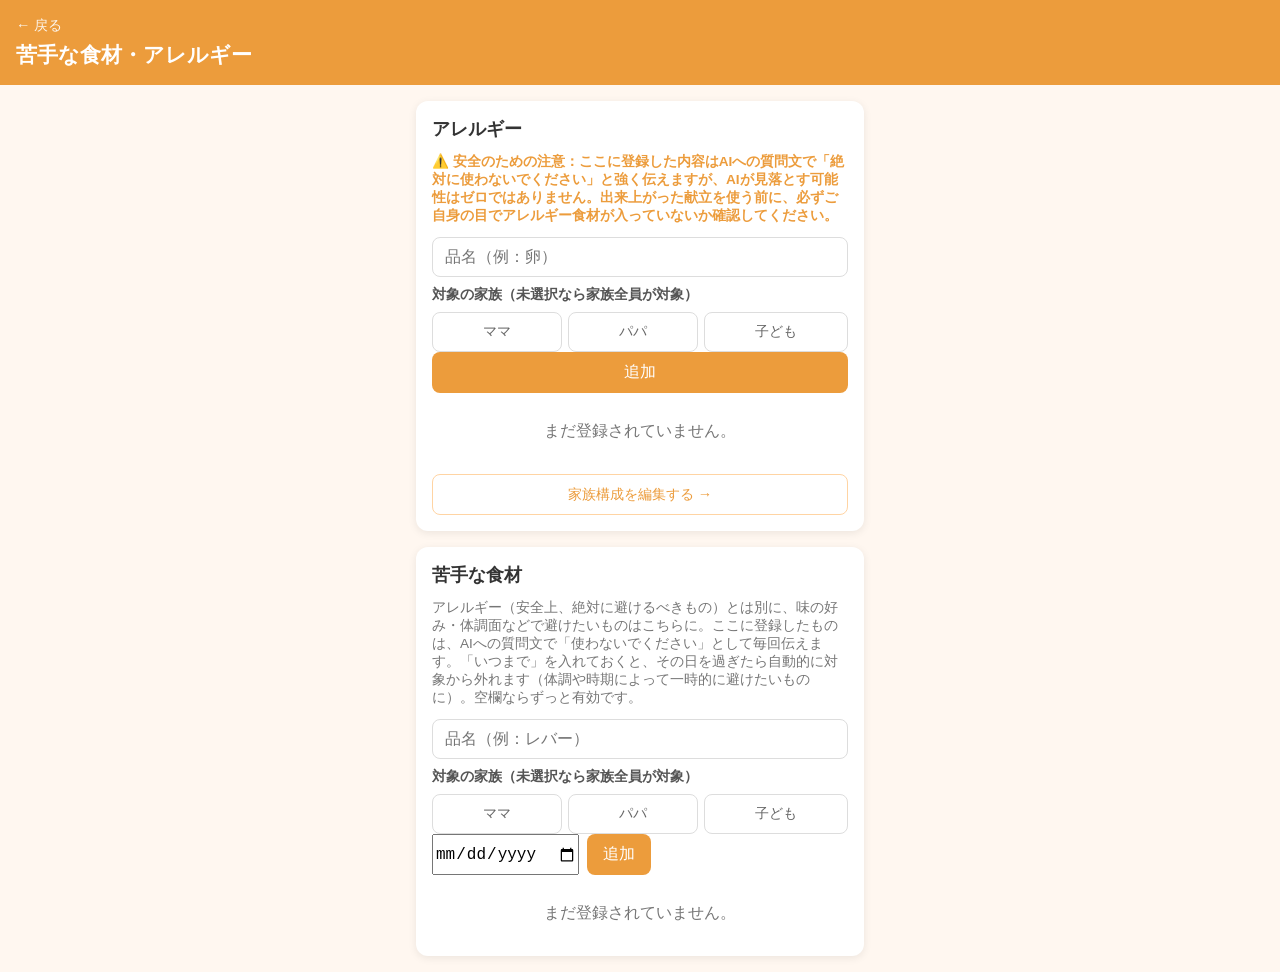
==== commit e290eb52: "テーマカラーを指定された#EC9C3Cに変更 Co-Authored-By: Claude Sonnet 5 <noreply@anthropic.com> Claude-Session: https" ====
--- a/dislikes.html
+++ b/dislikes.html
@@ -4,7 +4,7 @@
 <meta charset="UTF-8">
 <meta name="viewport" content="width=device-width, initial-scale=1, viewport-fit=cover">
 <title>苦手な食材 - 献立アプリ</title>
-<meta name="theme-color" content="#ac5f0c">
+<meta name="theme-color" content="#ec9c3c">
 <link rel="manifest" href="manifest.json">
 <link rel="apple-touch-icon" href="icons/icon-192.png">
 <meta name="apple-mobile-web-app-capable" content="yes">
--- a/css/style.css
+++ b/css/style.css
@@ -19,7 +19,7 @@
 }
 
 .app-header {
-  background: #ac5f0c;
+  background: #ec9c3c;
   color: white;
   padding: 16px env(safe-area-inset-right) 16px calc(16px + env(safe-area-inset-left));
   padding-top: calc(16px + env(safe-area-inset-top));
@@ -90,7 +90,7 @@
 .info-panel h3 {
   margin: 0 0 6px;
   font-size: 0.9rem;
-  color: #ac5f0c;
+  color: #ec9c3c;
 }
 
 .info-panel p {
@@ -136,7 +136,7 @@
   margin-top: 16px;
   padding: 10px;
   font-size: 0.9rem;
-  color: #ac5f0c;
+  color: #ec9c3c;
   text-decoration: none;
   border: 1px solid #ffd4a3;
   border-radius: 8px;
@@ -161,7 +161,7 @@
 
 .import-warning {
   margin-top: 8px;
-  color: #ac5f0c;
+  color: #ec9c3c;
 }
 
 .share-btn {
@@ -203,7 +203,7 @@
 .add-form button {
   padding: 10px 16px;
   font-size: 1rem;
-  background: #ac5f0c;
+  background: #ec9c3c;
   color: white;
   border: none;
   border-radius: 8px;
@@ -211,7 +211,7 @@
 }
 
 .add-form button:active {
-  background: #7a4208;
+  background: #bd7d30;
 }
 
 .wish-list {
@@ -270,7 +270,7 @@
 }
 
 .allergy-warning {
-  color: #ac5f0c;
+  color: #ec9c3c;
   font-weight: bold;
 }
 
@@ -305,7 +305,7 @@
   padding: 8px 10px;
   font-size: 0.85rem;
   background: white;
-  color: #ac5f0c;
+  color: #ec9c3c;
   border: 1px solid #ffd4a3;
   border-radius: 8px;
   cursor: pointer;
@@ -346,7 +346,7 @@
   width: 100%;
   padding: 10px 16px;
   font-size: 1rem;
-  background: #ac5f0c;
+  background: #ec9c3c;
   color: white;
   border: none;
   border-radius: 8px;
@@ -354,7 +354,7 @@
 }
 
 .stock-form > button:active {
-  background: #7a4208;
+  background: #bd7d30;
 }
 
 .stock-form-row {
@@ -379,7 +379,7 @@
 .stock-form-row button {
   padding: 10px 16px;
   font-size: 1rem;
-  background: #ac5f0c;
+  background: #ec9c3c;
   color: white;
   border: none;
   border-radius: 8px;
@@ -388,14 +388,14 @@
 }
 
 .stock-form-row button:active {
-  background: #7a4208;
+  background: #bd7d30;
 }
 
 .budget-estimate {
   margin: 0 0 12px;
   font-size: 1rem;
   font-weight: bold;
-  color: #ac5f0c;
+  color: #ec9c3c;
 }
 
 .week-list {
@@ -414,7 +414,7 @@
 }
 
 .week-list li.is-today .day-label {
-  color: #ac5f0c;
+  color: #ec9c3c;
 }
 
 .day-label {
@@ -444,8 +444,8 @@
 }
 
 .member-btn.is-selected {
-  background: #ac5f0c;
-  border-color: #ac5f0c;
+  background: #ec9c3c;
+  border-color: #ec9c3c;
   color: white;
 }
 
@@ -469,7 +469,7 @@
 .ai-step button {
   padding: 10px 16px;
   font-size: 0.95rem;
-  background: #ac5f0c;
+  background: #ec9c3c;
   color: white;
   border: none;
   border-radius: 8px;
@@ -477,7 +477,7 @@
 }
 
 .ai-step button:active {
-  background: #7a4208;
+  background: #bd7d30;
 }
 
 .ai-textarea {
@@ -528,7 +528,7 @@
   display: block;
   font-size: 0.85rem;
   font-weight: bold;
-  color: #ac5f0c;
+  color: #ec9c3c;
   margin-bottom: 2px;
 }
 
@@ -558,7 +558,7 @@
   font-size: 1rem;
   padding: 6px;
   margin: 0 0 2px -6px;
-  border: 1px solid #ac5f0c;
+  border: 1px solid #ec9c3c;
   border-radius: 6px;
   font-family: inherit;
 }
@@ -596,7 +596,7 @@
 .shopping-category {
   font-size: 0.8rem;
   font-weight: bold;
-  color: #ac5f0c;
+  color: #ec9c3c;
   padding: 14px 0 4px;
   border-bottom: none;
 }
@@ -622,7 +622,7 @@
   height: 22px;
   margin-top: 2px;
   flex-shrink: 0;
-  accent-color: #ac5f0c;
+  accent-color: #ec9c3c;
 }
 
 .shopping-text {
@@ -669,7 +669,7 @@
   width: 20px;
   height: 20px;
   flex-shrink: 0;
-  accent-color: #ac5f0c;
+  accent-color: #ec9c3c;
 }
 
 .reorder-group {
@@ -694,7 +694,7 @@
 
 .reorder-btn:active:not(:disabled) {
   background: #fff1e0;
-  color: #ac5f0c;
+  color: #ec9c3c;
 }
 
 .reorder-btn:disabled {
